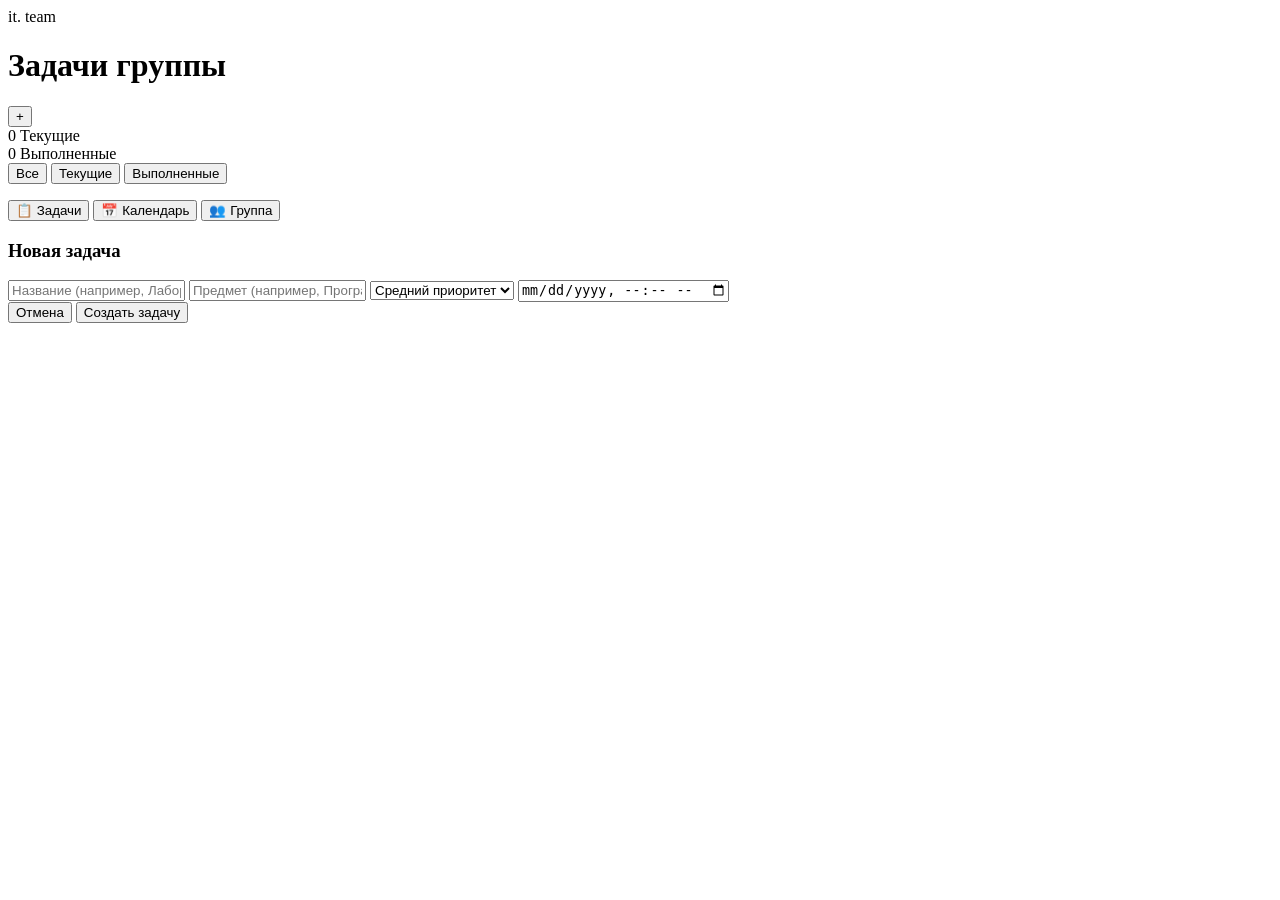
==== index.html @ e67695f4 "Add files via upload" ====
<!DOCTYPE html>
<html lang="ru">
<head>
    <meta charset="UTF-8">
    <meta name="viewport" content="width=device-width, initial-scale=1.0">
    <title>IT.TEAM — Задачи группы</title>
    <link rel="stylesheet" href="/static/style.css">
</head>
<body>

    <div class="phone-container">
        <header>
            <div class="team-title">it. team</div>
            <div class="main-nav">
                <h1>Задачи группы</h1>
                <button class="add-task-toggle" id="openModalBtn">+</button>
            </div>
        </header>

        <div class="stats-badges">
            <div class="stat-box current-box">
                <span class="stat-num" id="currentCount">0</span> Текущие
            </div>
            <div class="stat-box completed-box">
                <span class="stat-num" id="completedCount">0</span> Выполненные
            </div>
        </div>

        <div class="tabs">
            <button class="tab-btn active" data-filter="all">Все</button>
            <button class="tab-btn" data-filter="current">Текущие</button>
            <button class="tab-btn" data-filter="completed">Выполненные</button>
        </div>

        <ul class="task-list" id="taskList"></ul>

        <nav class="bottom-nav">
            <button class="nav-item active" onclick="location.href='/'">
                <span class="nav-icon">📋</span> Задачи
            </button>
            <button class="nav-item" onclick="location.href='/calendar'">
                <span class="nav-icon">📅</span> Календарь
            </button>
            <button class="nav-item" onclick="location.href='/group'">
                <span class="nav-icon">👥</span> Группа
            </button>
        </nav>

        <div class="modal-overlay" id="modalOverlay">
            <form class="modal-content" id="taskForm">
                <h3>Новая задача</h3>
                <input type="text" id="taskTitle" placeholder="Название (например, Лабораторная № 3)" required>
                <input type="text" id="taskSubject" placeholder="Предмет (например, Программирование)" required>
                <select id="taskPriority">
                    <option value="medium">Средний приоритет</option>
                    <option value="high">Высокий приоритет</option>
                    <option value="low">Низкий приоритет</option>
                </select>
                <input type="datetime-local" id="taskDeadline" required>
                <div class="modal-actions">
                    <button type="button" class="btn btn-cancel" id="closeModalBtn">Отмена</button>
                    <button type="submit" class="btn btn-primary">Создать задачу</button>
                </div>
            </form>
        </div>
    </div>

    <script src="/static/app.js"></script>
</body>
</html>
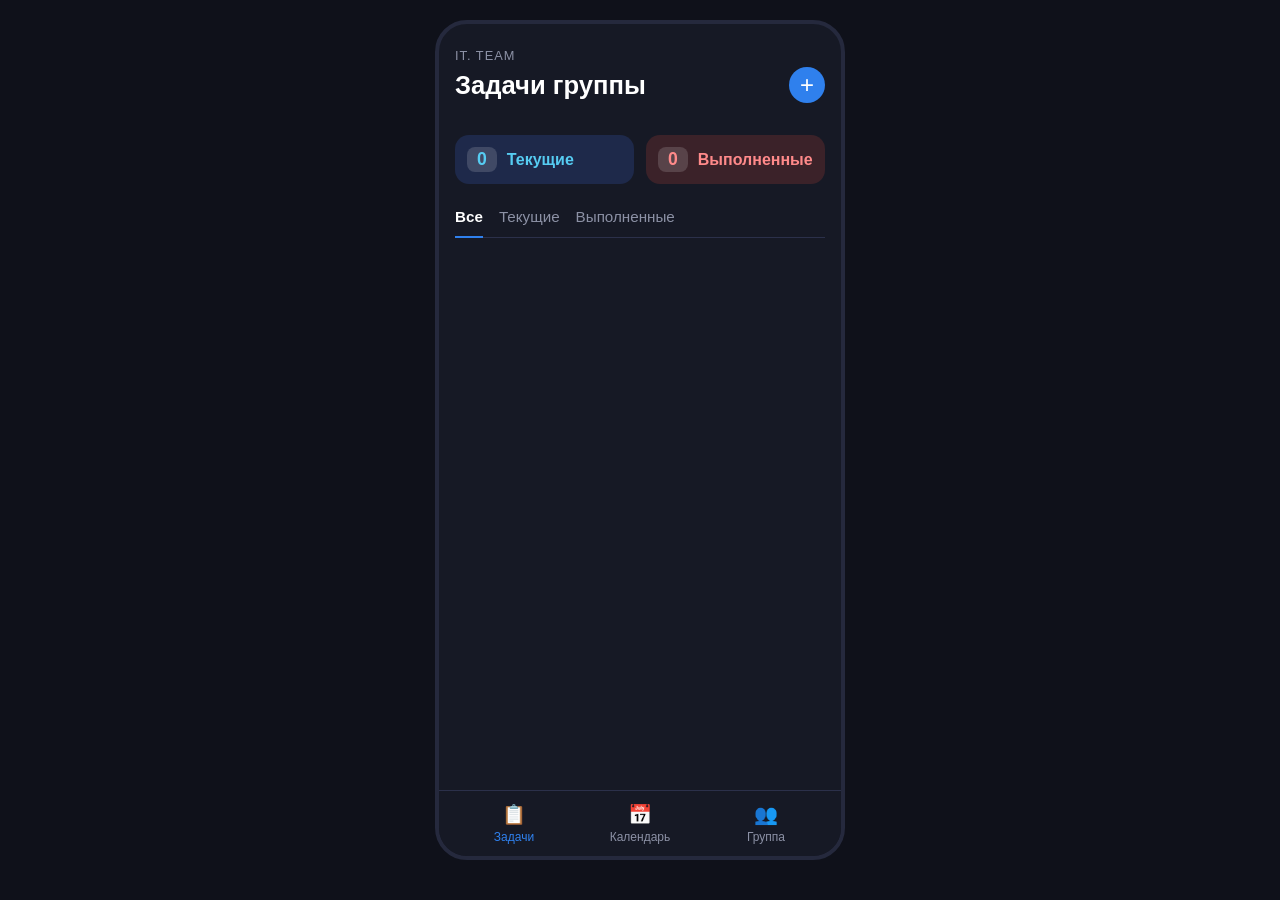
==== commit 00c69d7d: "Update index.html" ====
--- a/index.html
+++ b/index.html
@@ -4,7 +4,7 @@
     <meta charset="UTF-8">
     <meta name="viewport" content="width=device-width, initial-scale=1.0">
     <title>IT.TEAM — Задачи группы</title>
-    <link rel="stylesheet" href="/static/style.css">
+    <link rel="stylesheet" href="static/style.css">
 </head>
 <body>
 
@@ -65,6 +65,6 @@
         </div>
     </div>
 
-    <script src="/static/app.js"></script>
+    <script src="static/app.js"></script>
 </body>
 </html>
--- a/static/style.css
+++ b/static/style.css
@@ -0,0 +1,118 @@
+:root {
+    --bg-dark: #0f111a;
+    --panel-bg: #161925;
+    --card-bg: #1d2136;
+    --accent-blue: #2f80ed;
+    --text-main: #ffffff;
+    --text-muted: #8c91a5;
+    --border-color: #2b304a;
+    
+    --priority-high: #eb5757;
+    --priority-medium: #f2c94c;
+    --priority-low: #27ae60;
+    
+    --deadline-warning: #f2c94c;
+    --deadline-danger: #eb5757;
+}
+
+* {
+    box-sizing: border-box;
+    margin: 0;
+    padding: 0;
+    font-family: -apple-system, BlinkMacSystemFont, "Segoe UI", Roboto, sans-serif;
+}
+
+body {
+    background-color: var(--bg-dark);
+    color: var(--text-main);
+    display: flex;
+    justify-content: center;
+    padding: 20px;
+    min-height: 100vh;
+}
+
+.phone-container {
+    width: 100%;
+    max-width: 410px;
+    background-color: var(--panel-bg);
+    border-radius: 32px;
+    border: 4px solid #25293d;
+    padding: 24px 16px;
+    display: flex;
+    flex-direction: column;
+    height: 840px;
+    position: relative;
+    overflow: hidden;
+}
+
+header { margin-bottom: 16px; }
+.team-title { font-size: 0.8rem; text-transform: uppercase; letter-spacing: 1px; color: var(--text-muted); margin-bottom: 4px; }
+.main-nav { display: flex; justify-content: space-between; align-items: center; margin-bottom: 16px; }
+.main-nav h1 { font-size: 1.6rem; font-weight: 700; }
+
+.add-task-toggle {
+    background: var(--accent-blue);
+    color: white;
+    border: none;
+    width: 36px;
+    height: 36px;
+    border-radius: 50%;
+    font-size: 1.5rem;
+    cursor: pointer;
+    display: flex;
+    align-items: center;
+    justify-content: center;
+}
+
+.stats-badges { display: flex; gap: 12px; margin-bottom: 20px; }
+.stat-box { flex: 1; padding: 12px; border-radius: 14px; display: flex; align-items: center; gap: 10px; font-weight: 600; }
+.stat-box.current-box { background-color: #1e294a; color: #56ccf2; }
+.stat-box.completed-box { background-color: #3b2229; color: #ff8a8a; }
+.stat-num { background: rgba(255,255,255,0.15); padding: 2px 10px; border-radius: 8px; font-size: 1.1rem; }
+
+.tabs { display: flex; gap: 16px; border-bottom: 1px solid var(--border-color); margin-bottom: 16px; padding-bottom: 8px; }
+.tab-btn { background: none; border: none; color: var(--text-muted); font-size: 0.95rem; cursor: pointer; padding: 4px 0; position: relative; }
+.tab-btn.active { color: var(--text-main); font-weight: 600; }
+.tab-btn.active::after { content: ''; position: absolute; bottom: -9px; left: 0; width: 100%; height: 2px; background-color: var(--accent-blue); }
+
+.task-list { list-style: none; display: flex; flex-direction: column; gap: 12px; overflow-y: auto; flex-grow: 1; padding-bottom: 60px; }
+.task-list::-webkit-scrollbar { width: 0px; }
+
+.task-card { background-color: var(--card-bg); border-radius: 16px; padding: 16px; display: flex; align-items: flex-start; gap: 14px; border: 1px solid transparent; }
+.task-checkbox { appearance: none; width: 22px; height: 22px; border: 2px solid var(--text-muted); border-radius: 6px; cursor: pointer; margin-top: 2px; display: flex; align-items: center; justify-content: center; }
+.task-checkbox:checked { background-color: var(--accent-blue); border-color: var(--accent-blue); }
+.task-checkbox:checked::after { content: '✓'; color: white; font-size: 0.85rem; font-weight: bold; }
+
+.task-main-content { flex-grow: 1; }
+.task-title { font-size: 1rem; font-weight: 600; margin-bottom: 4px; }
+.task-subject { font-size: 0.8rem; color: var(--text-muted); margin-bottom: 12px; }
+.task-footer { display: flex; justify-content: space-between; align-items: center; }
+.task-time-badge { font-size: 0.75rem; color: var(--text-muted); background: rgba(255, 255, 255, 0.05); padding: 4px 8px; border-radius: 6px; }
+
+.task-card.deadline-warning { border-color: var(--deadline-warning); }
+.task-card.deadline-danger { border-color: var(--deadline-danger); }
+
+.prio-tag { font-size: 0.75rem; padding: 4px 10px; border-radius: 6px; font-weight: bold; }
+.prio-high { background-color: rgba(235, 87, 87, 0.2); color: var(--priority-high); }
+.prio-medium { background-color: rgba(242, 201, 76, 0.2); color: var(--priority-medium); }
+.prio-low { background-color: rgba(39, 174, 96, 0.2); color: var(--priority-low); }
+
+.task-card.completed-status { opacity: 0.4; }
+.task-card.completed-status .task-title { text-decoration: line-through; }
+
+.del-btn { background: none; border: none; color: #555; cursor: pointer; font-size: 1.1rem; }
+.del-btn:hover { color: var(--priority-high); }
+
+.bottom-nav { position: absolute; bottom: 0; left: 0; width: 100%; background-color: var(--panel-bg); border-top: 1px solid var(--border-color); display: flex; padding: 12px; }
+.nav-item { flex: 1; background: none; border: none; color: var(--text-muted); font-size: 0.75rem; cursor: pointer; display: flex; flex-direction: column; align-items: center; gap: 4px; }
+.nav-item.active { color: var(--accent-blue); }
+.nav-icon { font-size: 1.2rem; }
+
+.modal-overlay { position: absolute; top: 0; left: 0; width: 100%; height: 100%; background: rgba(0,0,0,0.7); display: none; align-items: flex-end; z-index: 10; }
+.modal-content { background-color: var(--panel-bg); width: 100%; border-radius: 24px 24px 0 0; padding: 20px; border-top: 1px solid var(--border-color); display: flex; flex-direction: column; gap: 14px; }
+.modal-content h3 { font-size: 1.2rem; margin-bottom: 4px; }
+.modal-content input, .modal-content select { width: 100%; background: var(--card-bg); border: 1px solid var(--border-color); padding: 12px; border-radius: 10px; color: white; font-size: 0.95rem; }
+.modal-actions { display: flex; gap: 10px; margin-top: 10px; }
+.btn { flex: 1; padding: 12px; border-radius: 10px; border: none; font-weight: bold; cursor: pointer; }
+.btn-primary { background: var(--accent-blue); color: white; }
+.btn-cancel { background: #2b304a; color: white; }
